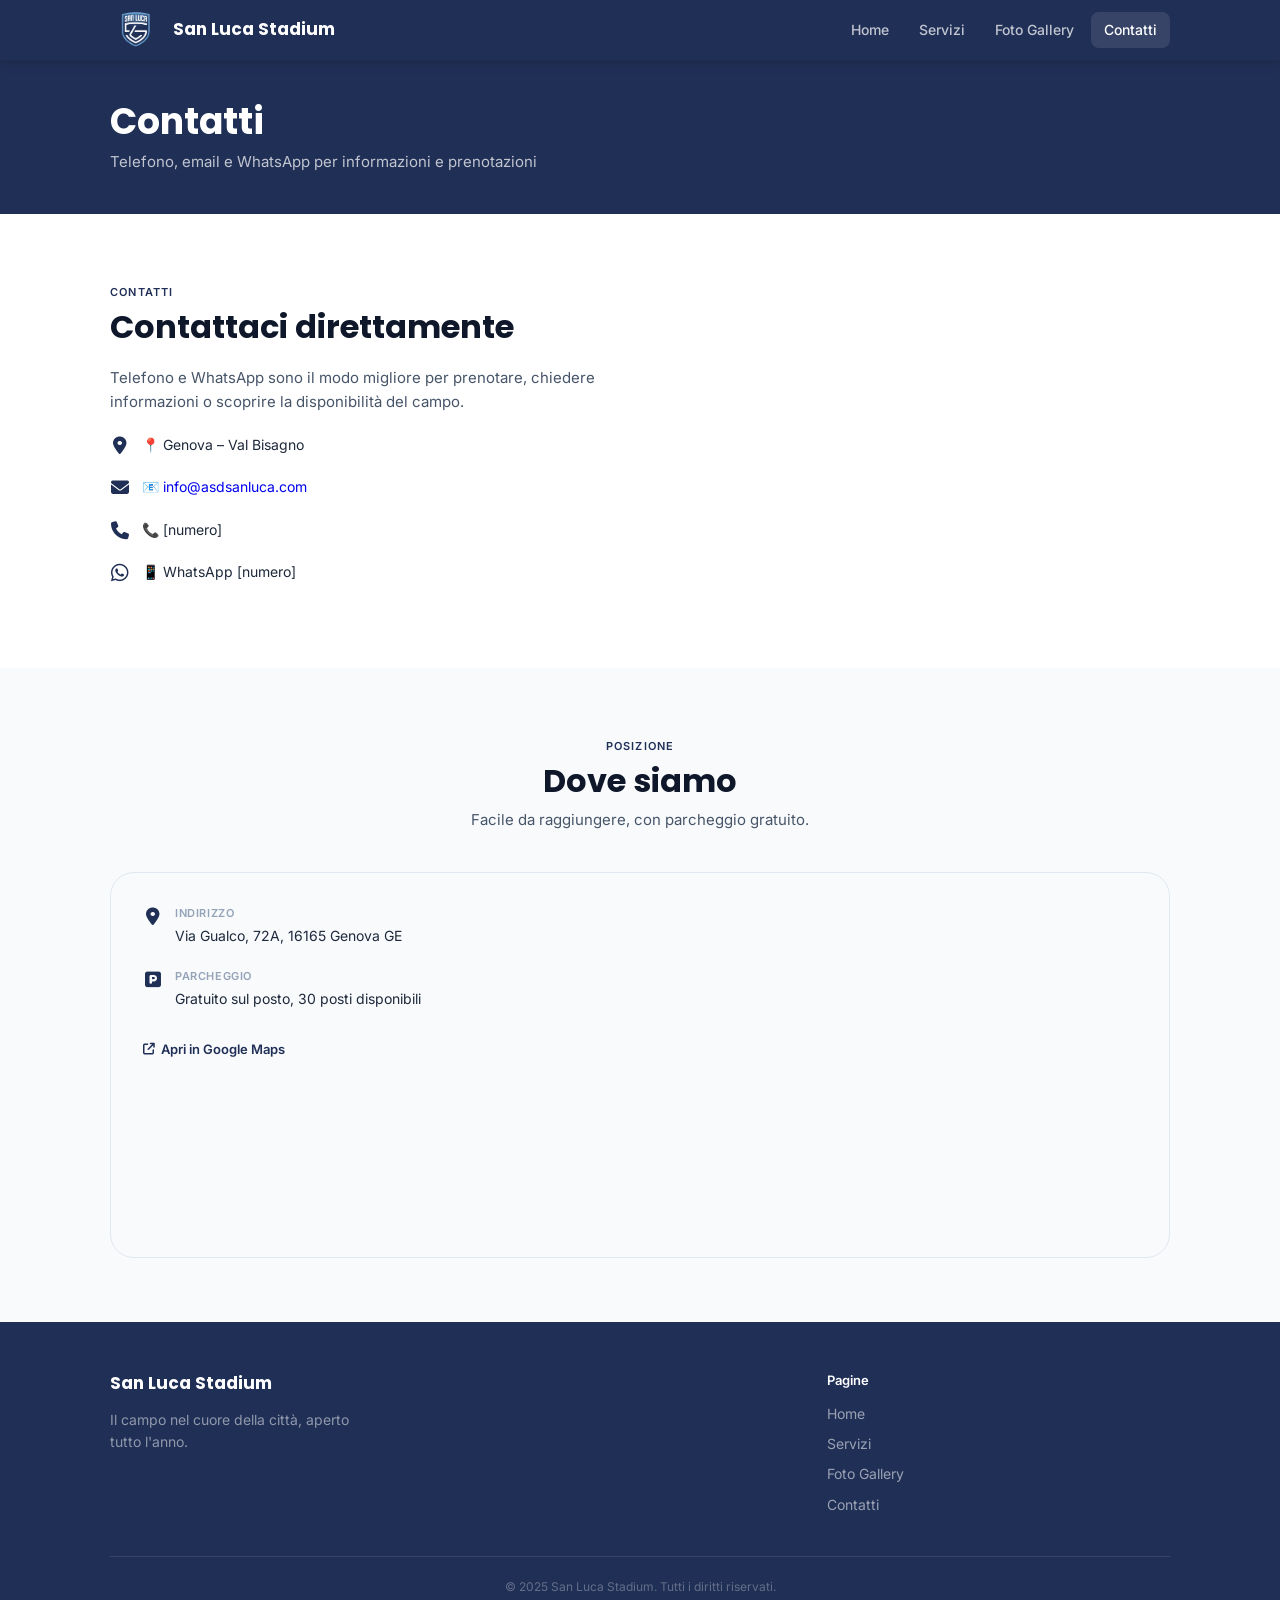
==== contatti.html @ d76dfb78 "Piccole modifiche" ====
<!DOCTYPE html>
<html lang="it">
<head>
  <meta charset="UTF-8" />
  <meta name="viewport" content="width=device-width, initial-scale=1.0" />
  <title>Contatti — San Luca Stadium</title>
  <meta name="description" content="Contatta il San Luca Stadium per informazioni e prenotazioni. Telefono, email e WhatsApp." />
  <link rel="icon" href="favicon/favicon.ico" sizes="any" />
  <link rel="icon" type="image/svg+xml" href="favicon/favicon.svg" />
  <link rel="apple-touch-icon" href="favicon/apple-touch-icon.png" />
  <link rel="manifest" href="favicon/site.webmanifest" />
  <link rel="preconnect" href="https://fonts.googleapis.com" />
  <link rel="preconnect" href="https://fonts.gstatic.com" crossorigin />
  <link href="https://fonts.googleapis.com/css2?family=Poppins:wght@600;700&family=Inter:wght@400;500;600&display=swap" rel="stylesheet" />
  <link rel="stylesheet" href="https://cdnjs.cloudflare.com/ajax/libs/font-awesome/6.5.0/css/all.min.css" />
  <link rel="stylesheet" href="style.css" />
</head>
<body>

  <header class="header" id="header">
    <div class="header-inner">
      <a href="index.html" class="logo">
        <img src="img/logo.png" alt="Logo San Luca Stadium" class="site-logo" />
        <span>San Luca Stadium</span>
      </a>
      <nav class="nav" id="nav">
        <a href="index.html" class="nav-link">Home</a>
        <a href="servizi.html" class="nav-link">Servizi</a>
        <a href="fotogallery.html" class="nav-link">Foto Gallery</a>
        <a href="contatti.html" class="nav-link active">Contatti</a>
      </nav>
      <button class="hamburger" id="hamburger" aria-label="Apri menu" aria-expanded="false">
        <span></span><span></span><span></span>
      </button>
    </div>
  </header>

  <main>

    <div class="page-hero">
      <div class="container">
        <h1>Contatti</h1>
        <p>Telefono, email e WhatsApp per informazioni e prenotazioni</p>
      </div>
    </div>

    <section class="section bg-white">
      <div class="container">
        <div class="contatti-grid">
          <div class="contact-details">
            <span class="section-label">Contatti</span>
            <h2 style="margin-bottom: 1.25rem;">Contattaci direttamente</h2>
            <p>Telefono e WhatsApp sono il modo migliore per prenotare, chiedere informazioni o scoprire la disponibilità del campo.</p>
            <div class="info-item" style="margin-top: 1.25rem;">
              <i class="fa-solid fa-location-dot" aria-hidden="true" style="color: var(--green-primary); font-size: 18px; margin-top: 3px; width: 20px; text-align: center;"></i>
              <div>
                <p>📍 Genova – Val Bisagno</p>
              </div>
            </div>
            <div class="info-item">
              <i class="fa-solid fa-envelope" aria-hidden="true" style="color: var(--green-primary); font-size: 18px; margin-top: 3px; width: 20px; text-align: center;"></i>
              <div>
                <p>📧 <a href="mailto:info@asdsanluca.com">info@asdsanluca.com</a></p>
              </div>
            </div>
            <div class="info-item">
              <i class="fa-solid fa-phone" aria-hidden="true" style="color: var(--green-primary); font-size: 18px; margin-top: 3px; width: 20px; text-align: center;"></i>
              <div>
                <p>📞 [numero]</p>
              </div>
            </div>
            <div class="info-item">
              <i class="fa-brands fa-whatsapp" aria-hidden="true" style="color: var(--green-primary); font-size: 20px; margin-top: 2px; width: 20px; text-align: center;"></i>
              <div>
                <p>📱 WhatsApp [numero]</p>
              </div>
            </div>
          </div>
        </div>
      </div>
    </section>

    <!-- DOVE SIAMO -->
    <section class="section bg-light" id="dove-siamo">
      <div class="container">
        <div class="section-header">
          <span class="section-label">Posizione</span>
          <h2>Dove siamo</h2>
          <p class="section-sub">Facile da raggiungere, con parcheggio gratuito.</p>
        </div>
        <div class="dove-siamo-box">
          <div class="dove-grid">
            <div class="dove-info">
              <div class="info-item">
                <i class="fa-solid fa-location-dot" aria-hidden="true"></i>
                <div>
                  <strong>Indirizzo</strong>
                  <p>Via Gualco, 72A, 16165 Genova GE</p>
                </div>
              </div>
              <div class="info-item">
                <i class="fa-solid fa-square-parking" aria-hidden="true"></i>
                <div>
                  <strong>Parcheggio</strong>
                  <p>Gratuito sul posto, 30 posti disponibili</p>
                </div>
              </div>
              <a href="https://share.google/E14PMLFly4Xh3dH7U" target="_blank" rel="noopener" class="maps-link">
                <i class="fa-solid fa-arrow-up-right-from-square" aria-hidden="true"></i>
                Apri in Google Maps
              </a>
            </div>
            <div class="dove-map">
              <iframe
                src="https://www.google.com/maps/embed?pb=!1m18!1m12!1m3!1d2848.441975441024!2d8.997356176046658!3d44.4446076710755!2m3!1f0!2f0!3f0!3m2!1i1024!2i768!4f13.1!3m3!1m2!1s0x12d344c5bb990cad%3A0xcac4a80070c5281!2sCentro%20Sportivo%20San%20Luca!5e0!3m2!1sit!2sit!4v1779873282980!5m2!1sit!2sit"
                width="100%"
                height="320"
                style="border:0; border-radius: 12px;"
                allowfullscreen=""
                loading="lazy"
                referrerpolicy="no-referrer-when-downgrade"
                title="Mappa del San Luca Stadium">
              </iframe>
            </div>
          </div>
        </div>
      </div>
    </section>

  </main>

  <footer class="footer">
    <div class="container">
      <div class="footer-grid">
        <div class="footer-brand">
          <div class="logo logo-footer">
            <span>San Luca Stadium</span>
          </div>
          <p>Il campo nel cuore della città, aperto tutto l'anno.</p>
        </div>
        <div class="footer-links-col">
          <strong>Pagine</strong>
          <a href="index.html">Home</a>
          <a href="servizi.html">Servizi</a>
          <a href="fotogallery.html">Foto Gallery</a>
          <a href="contatti.html">Contatti</a>
        </div>
      </div>
      <div class="footer-copy">© 2025 San Luca Stadium. Tutti i diritti riservati.</div>
    </div>
  </footer>

  <script src="main.js"></script>
</body>
</html>
---- style.css ----
/* =============================================
   RESET & BASE
   ============================================= */
*, *::before, *::after { box-sizing: border-box; margin: 0; padding: 0; }

html {
  scroll-behavior: smooth;
  font-size: 16px;
}

body {
  min-height: 100vh;
  display: flex;
  flex-direction: column;
  font-family: 'Inter', sans-serif;
  color: #0f172a;
  background: #f8fafc;
  line-height: 1.6;
}

main { flex: 1; }

img { max-width: 100%; height: auto; display: block; }
a { text-decoration: none; }

/* =============================================
   CSS VARIABLES
   ============================================= */
:root {
  --green-dark:    #202f56;
  --green-primary: #202f56;
  --green-mid:     #3b4c7c;
  --green-light:   #d1d9eb;
  --lime:          #8cb3f0;
  --white:         #ffffff;
  --gray-50:       #f8fafc;
  --gray-100:      #f1f5f9;
  --gray-200:      #e2e8f0;
  --gray-400:      #94a3b8;
  --gray-600:      #475569;
  --gray-800:      #1e293b;
  --text:          #0f172a;

  --radius-sm:  8px;
  --radius-md:  12px;
  --radius-lg:  16px;
  --radius-xl:  24px;
  --radius-pill: 999px;

  --shadow-sm:  0 1px 3px rgba(0,0,0,.08);
  --shadow-md:  0 4px 16px rgba(0,0,0,.10);
  --shadow-lg:  0 8px 32px rgba(0,0,0,.12);

  --transition: all .25s ease;
  --header-h:   60px;
}

/* =============================================
   TYPOGRAPHY
   ============================================= */
h1, h2, h3 { font-family: 'Poppins', sans-serif; line-height: 1.2; }
h1 { font-size: clamp(26px, 6vw, 48px); font-weight: 700; }
h2 { font-size: clamp(20px, 4vw, 32px); font-weight: 700; }
h3 { font-size: 16px; font-weight: 600; }
p  { font-size: 15px; color: var(--gray-600); }

/* =============================================
   LAYOUT UTILITIES
   ============================================= */
.container {
  width: 100%;
  max-width: 1100px;
  margin: 0 auto;
  padding: 0 1.25rem;
}

.section { padding: 4rem 0; }
.bg-white  { background: var(--white); }
.bg-light  { background: var(--gray-50); }

.section-header { text-align: center; margin-bottom: 2.5rem; }
.section-header h2 { margin-bottom: .5rem; }

.section-label {
  display: inline-block;
  font-size: 11px;
  font-weight: 600;
  color: var(--green-primary);
  letter-spacing: 1.2px;
  text-transform: uppercase;
  margin-bottom: .4rem;
}

.section-sub { color: var(--gray-600); font-size: 15px; }

.section-cta { text-align: center; margin-top: 2rem; }

/* =============================================
   BUTTONS
   ============================================= */
.btn {
  display: inline-block;
  padding: 12px 28px;
  border-radius: var(--radius-pill);
  font-family: 'Inter', sans-serif;
  font-size: 14px;
  font-weight: 600;
  transition: var(--transition);
  cursor: pointer;
  border: 2px solid transparent;
}

.btn-primary {
  background: var(--green-primary);
  color: var(--white);
  border-color: var(--green-primary);
}
.btn-primary:hover {
  background: var(--green-dark);
  border-color: var(--green-dark);
  transform: translateY(-1px);
  box-shadow: var(--shadow-md);
}

.btn-outline {
  background: transparent;
  color: var(--white);
  border-color: rgba(255,255,255,.45);
}
.btn-outline:hover {
  background: rgba(255,255,255,.12);
  border-color: rgba(255,255,255,.7);
}

/* =============================================
   HEADER
   ============================================= */
.header {
  position: sticky;
  top: 0;
  z-index: 100;
  background: var(--green-dark);
  height: var(--header-h);
  box-shadow: 0 2px 12px rgba(0,0,0,.15);
}

.header-inner {
  max-width: 1100px;
  margin: 0 auto;
  padding: 0 1.25rem;
  height: 100%;
  display: flex;
  align-items: center;
  justify-content: space-between;
  gap: 1rem;
}

.logo {
  display: flex;
  align-items: center;
  gap: 9px;
  color: var(--white);
  font-family: 'Poppins', sans-serif;
  font-size: 17px;
  font-weight: 700;
  white-space: nowrap;
}
.logo img.site-logo { width: 54px; max-height: 54px; height: auto; border-radius: 10px; object-fit: contain; display: block; }
.logo i { color: var(--lime); font-size: 20px; }
.logo-footer { margin-bottom: .75rem; }

@media (max-width: 640px) {
  .logo img.site-logo { width: 54px; max-height: 54px; }
}

.nav { display: flex; align-items: center; gap: 4px; }

.nav-link {
  color: rgba(255,255,255,.72);
  font-size: 14px;
  font-weight: 500;
  padding: 7px 13px;
  border-radius: var(--radius-sm);
  transition: var(--transition);
}
.nav-link:hover, .nav-link.active {
  color: var(--white);
  background: rgba(255,255,255,.1);
}

/* Hamburger */
.hamburger {
  display: none;
  flex-direction: column;
  gap: 5px;
  background: none;
  border: none;
  cursor: pointer;
  padding: 6px;
}
.hamburger span {
  display: block;
  width: 22px;
  height: 2px;
  background: var(--white);
  border-radius: 2px;
  transition: var(--transition);
}
.hamburger.open span:nth-child(1) { transform: translateY(7px) rotate(45deg); }
.hamburger.open span:nth-child(2) { opacity: 0; }
.hamburger.open span:nth-child(3) { transform: translateY(-7px) rotate(-45deg); }

/* Mobile nav */
@media (max-width: 640px) {
  .hamburger { display: flex; }
  .nav {
    display: none;
    position: absolute;
    top: var(--header-h);
    left: 0; right: 0;
    background: var(--green-dark);
    flex-direction: column;
    align-items: stretch;
    padding: .75rem 1.25rem 1rem;
    gap: 4px;
    box-shadow: 0 8px 24px rgba(0,0,0,.2);
  }
  .nav.open { display: flex; }
  .nav-link { padding: 12px 14px; border-radius: var(--radius-sm); }
}

/* =============================================
   HERO
   ============================================= */
.hero {
  position: relative;
  min-height: 520px;
  display: flex;
  align-items: center;
  justify-content: center;
  text-align: center;
  background: var(--green-dark);
  overflow: hidden;
  padding: 5rem 1.25rem;
}

.hero::before {
  content: '';
  position: absolute;
  inset: 0;
  background:
    repeating-linear-gradient(90deg, rgba(255,255,255,.03) 0, rgba(255,255,255,.03) 1px, transparent 1px, transparent 64px),
    repeating-linear-gradient(0deg, rgba(255,255,255,.03) 0, rgba(255,255,255,.03) 1px, transparent 1px, transparent 64px);
}

.hero-content {
  position: relative;
  max-width: 680px;
}

.badge {
  display: inline-block;
  background: var(--lime);
  color: var(--green-dark);
  font-size: 11px;
  font-weight: 700;
  letter-spacing: .6px;
  text-transform: uppercase;
  padding: 5px 14px;
  border-radius: var(--radius-pill);
  margin-bottom: 1.25rem;
}

.hero h1 {
  color: var(--white);
  margin-bottom: .75rem;
}

.hero p {
  color: rgba(255,255,255,.72);
  font-size: 16px;
  margin-bottom: 2rem;
}

.hero-actions {
  display: flex;
  gap: 12px;
  justify-content: center;
  flex-wrap: wrap;
}

/* =============================================
   TWO COL (Chi siamo)
   ============================================= */
.two-col {
  display: grid;
  grid-template-columns: 1fr 1fr;
  gap: 3rem;
  align-items: center;
}

.col-text .section-label { margin-bottom: .4rem; }
.col-text h2 { margin-bottom: 1rem; }
.col-text p  { margin-bottom: .75rem; }

.col-img img {
  border-radius: var(--radius-lg);
  box-shadow: var(--shadow-lg);
  width: 100%;
  object-fit: cover;
  aspect-ratio: 4/3;
}

@media (max-width: 768px) {
  .two-col {
    grid-template-columns: 1fr;
    gap: 1.75rem;
  }
  .col-img { order: -1; }
}

/* =============================================
   CARD GRID
   ============================================= */
.card-grid {
  display: grid;
  grid-template-columns: repeat(auto-fit, minmax(180px, 1fr));
  gap: 16px;
}

.card {
  background: var(--white);
  border: 0.5px solid var(--gray-200);
  border-radius: var(--radius-lg);
  padding: 1.5rem 1.25rem;
  transition: var(--transition);
}
.card:hover {
  transform: translateY(-3px);
  box-shadow: var(--shadow-md);
}

.card-icon {
  width: 44px;
  height: 44px;
  background: var(--green-light);
  border-radius: var(--radius-md);
  display: flex;
  align-items: center;
  justify-content: center;
  margin-bottom: 1rem;
}
.card-icon i { color: var(--green-primary); font-size: 20px; }

.card h3 { margin-bottom: .4rem; color: var(--text); }
.card p   { font-size: 13px; }

/* =============================================
   DOVE SIAMO
   ============================================= */
.dove-siamo-box {
  background: var(--gray-50);
  border: 0.5px solid var(--gray-200);
  border-radius: var(--radius-xl);
  padding: 2rem;
}

.dove-grid {
  display: grid;
  grid-template-columns: 1fr 1.2fr;
  gap: 2rem;
  align-items: start;
}

.info-item {
  display: flex;
  align-items: flex-start;
  gap: 12px;
  margin-bottom: 1.25rem;
}
.info-item i {
  color: var(--green-primary);
  font-size: 18px;
  margin-top: 3px;
  flex-shrink: 0;
  width: 20px;
  text-align: center;
}
.info-item strong {
  display: block;
  font-size: 11px;
  font-weight: 600;
  color: var(--gray-400);
  text-transform: uppercase;
  letter-spacing: .6px;
  margin-bottom: 3px;
}
.info-item p { font-size: 14px; color: var(--gray-800); }

.maps-link {
  display: inline-flex;
  align-items: center;
  gap: 6px;
  color: var(--green-primary);
  font-size: 13px;
  font-weight: 600;
  margin-top: .5rem;
  transition: var(--transition);
}
.maps-link:hover { color: var(--green-dark); }
.maps-link i { font-size: 12px; }

.dove-map {
  overflow: hidden;
  border-radius: var(--radius-md);
  height: 320px;
}

.dove-map iframe {
  display: block;
  width: 100%;
  height: 100%;
  border: 0;
}

@media (max-width: 640px) {
  .dove-grid { grid-template-columns: 1fr; }
  .dove-siamo-box { padding: 1.25rem; }
  .dove-map { height: 240px; }
}

/* =============================================
   PAGE HERO (interno pagine)
   ============================================= */
.page-hero {
  background: var(--green-primary);
  padding: 2.5rem 1.25rem;
}
.page-hero .container { }
.page-hero h1 { color: var(--white); font-size: clamp(22px, 5vw, 36px); margin-bottom: .4rem; }
.page-hero p  { color: rgba(255,255,255,.72); font-size: 15px; }

/* =============================================
   SERVIZI — prenotazioni
   ============================================= */
.feature-list {
  display: grid;
  grid-template-columns: repeat(2, minmax(0, 1fr));
  gap: 1rem;
}
.feature-item {
  display: flex;
  align-items: flex-start;
  gap: 0.75rem;
  padding: 1rem;
  background: var(--white);
  border-radius: var(--radius-md);
  box-shadow: var(--shadow-sm);
}
.feature-item p {
  margin: 0;
  color: var(--gray-600);
}
.feature-icon {
  font-size: 1.35rem;
  line-height: 1;
}

@media (max-width: 768px) {
  .feature-list {
    grid-template-columns: 1fr;
  }
}

/* =============================================
   GALLERY
   ============================================= */
.gallery-grid {
  display: grid;
  grid-template-columns: repeat(3, 1fr);
  gap: 10px;
}
.video-block {
  margin-bottom: 2rem;
}
.video-block .section-label {
  display: inline-block;
  font-size: 11px;
  font-weight: 600;
  color: var(--green-primary);
  letter-spacing: 1.2px;
  text-transform: uppercase;
  margin-bottom: .75rem;
}
.video-block video {
  width: 100%;
  max-height: 480px;
  border-radius: var(--radius-lg);
  background: var(--gray-100);
  box-shadow: var(--shadow-md);
}
.gallery-item {
  aspect-ratio: 4/3;
  border-radius: var(--radius-md);
  overflow: hidden;
  cursor: pointer;
  position: relative;
}
.gallery-item img {
  width: 100%;
  height: 100%;
  object-fit: cover;
  transition: transform .4s ease;
}
.gallery-item:hover img { transform: scale(1.05); }
.gallery-item::after {
  content: '\f00e';
  font-family: 'Font Awesome 6 Free';
  font-weight: 900;
  position: absolute;
  inset: 0;
  display: flex;
  align-items: center;
  justify-content: center;
  font-size: 24px;
  color: white;
  background: rgba(32,47,86,.5);
  opacity: 0;
  transition: var(--transition);
}
.gallery-item:hover::after { opacity: 1; }

@media (max-width: 640px) {
  .gallery-grid { grid-template-columns: repeat(2, 1fr); }
}
@media (max-width: 400px) {
  .gallery-grid { grid-template-columns: 1fr; }
}

/* LIGHTBOX */
.lightbox {
  display: none;
  position: fixed;
  inset: 0;
  background: rgba(0,0,0,.88);
  z-index: 1000;
  align-items: center;
  justify-content: center;
}
.lightbox.open { display: flex; }
.lightbox-img {
  max-width: 90vw;
  max-height: 85vh;
  border-radius: var(--radius-md);
  object-fit: contain;
}
.lightbox-close {
  position: absolute;
  top: 20px; right: 24px;
  color: white;
  font-size: 28px;
  background: none;
  border: none;
  cursor: pointer;
  line-height: 1;
}
.lightbox-prev, .lightbox-next {
  position: absolute;
  top: 50%;
  transform: translateY(-50%);
  color: white;
  font-size: 32px;
  background: rgba(255,255,255,.1);
  border: none;
  cursor: pointer;
  padding: 12px 18px;
  border-radius: var(--radius-md);
  transition: var(--transition);
}
.lightbox-prev:hover, .lightbox-next:hover { background: rgba(255,255,255,.2); }
.lightbox-prev { left: 20px; }
.lightbox-next { right: 20px; }

/* =============================================
   CONTATTI
   ============================================= */
.contatti-grid {
  display: grid;
  grid-template-columns: 1fr 1fr;
  gap: 2.5rem;
  align-items: start;
}

@media (max-width: 768px) {
  .contatti-grid { grid-template-columns: 1fr; }
}

/* Recapiti */
.recapiti h2 { margin-bottom: 1.25rem; }
.recapiti .info-item { margin-bottom: 1rem; }
.recapiti .info-item a { color: var(--text); font-size: 14px; }

/* PRENOTAZIONI */
.booking-copy {
  display: grid;
  gap: 1rem;
  max-width: 700px;
  margin-bottom: 1.5rem;
}
.booking-copy p,
.booking-contacts p {
  margin: 0;
  color: var(--gray-600);
  line-height: 1.7;
}
.booking-contacts {
  display: grid;
  gap: .75rem;
}
.booking-contacts p {
  font-weight: 600;
}

.recapiti h2 { margin-bottom: 1.25rem; }
.recapiti .info-item { margin-bottom: 1rem; }
.recapiti .info-item a { color: var(--text); font-size: 14px; }
.recapiti .info-item a:hover { color: var(--green-primary); }

/* =============================================
   FOOTER
   ============================================= */
.footer {
  background: var(--green-dark);
  color: rgba(255,255,255,.65);
  padding: 3rem 0 1.5rem;
}

.footer-grid {
  display: grid;
  grid-template-columns: 2fr 1fr;
  gap: 2rem;
  margin-bottom: 2.5rem;
}

.footer-brand p { font-size: 14px; color: rgba(255,255,255,.5); max-width: 240px; }
.footer-brand .logo { color: var(--white); }
.footer-brand .logo i { color: var(--lime); }

.footer-links-col {
  display: flex;
  flex-direction: column;
  gap: 8px;
}
.footer-links-col strong {
  color: var(--white);
  font-size: 13px;
  font-weight: 600;
  margin-bottom: 4px;
}
.footer-links-col a {
  color: rgba(255,255,255,.55);
  font-size: 14px;
  transition: var(--transition);
}
.footer-links-col a:hover { color: var(--white); }

.footer-copy {
  border-top: 1px solid rgba(255,255,255,.1);
  padding-top: 1.25rem;
  text-align: center;
  font-size: 12px;
  color: rgba(255,255,255,.3);
}

@media (max-width: 640px) {
  .footer-grid {
    grid-template-columns: 1fr;
    gap: 1.75rem;
  }
}
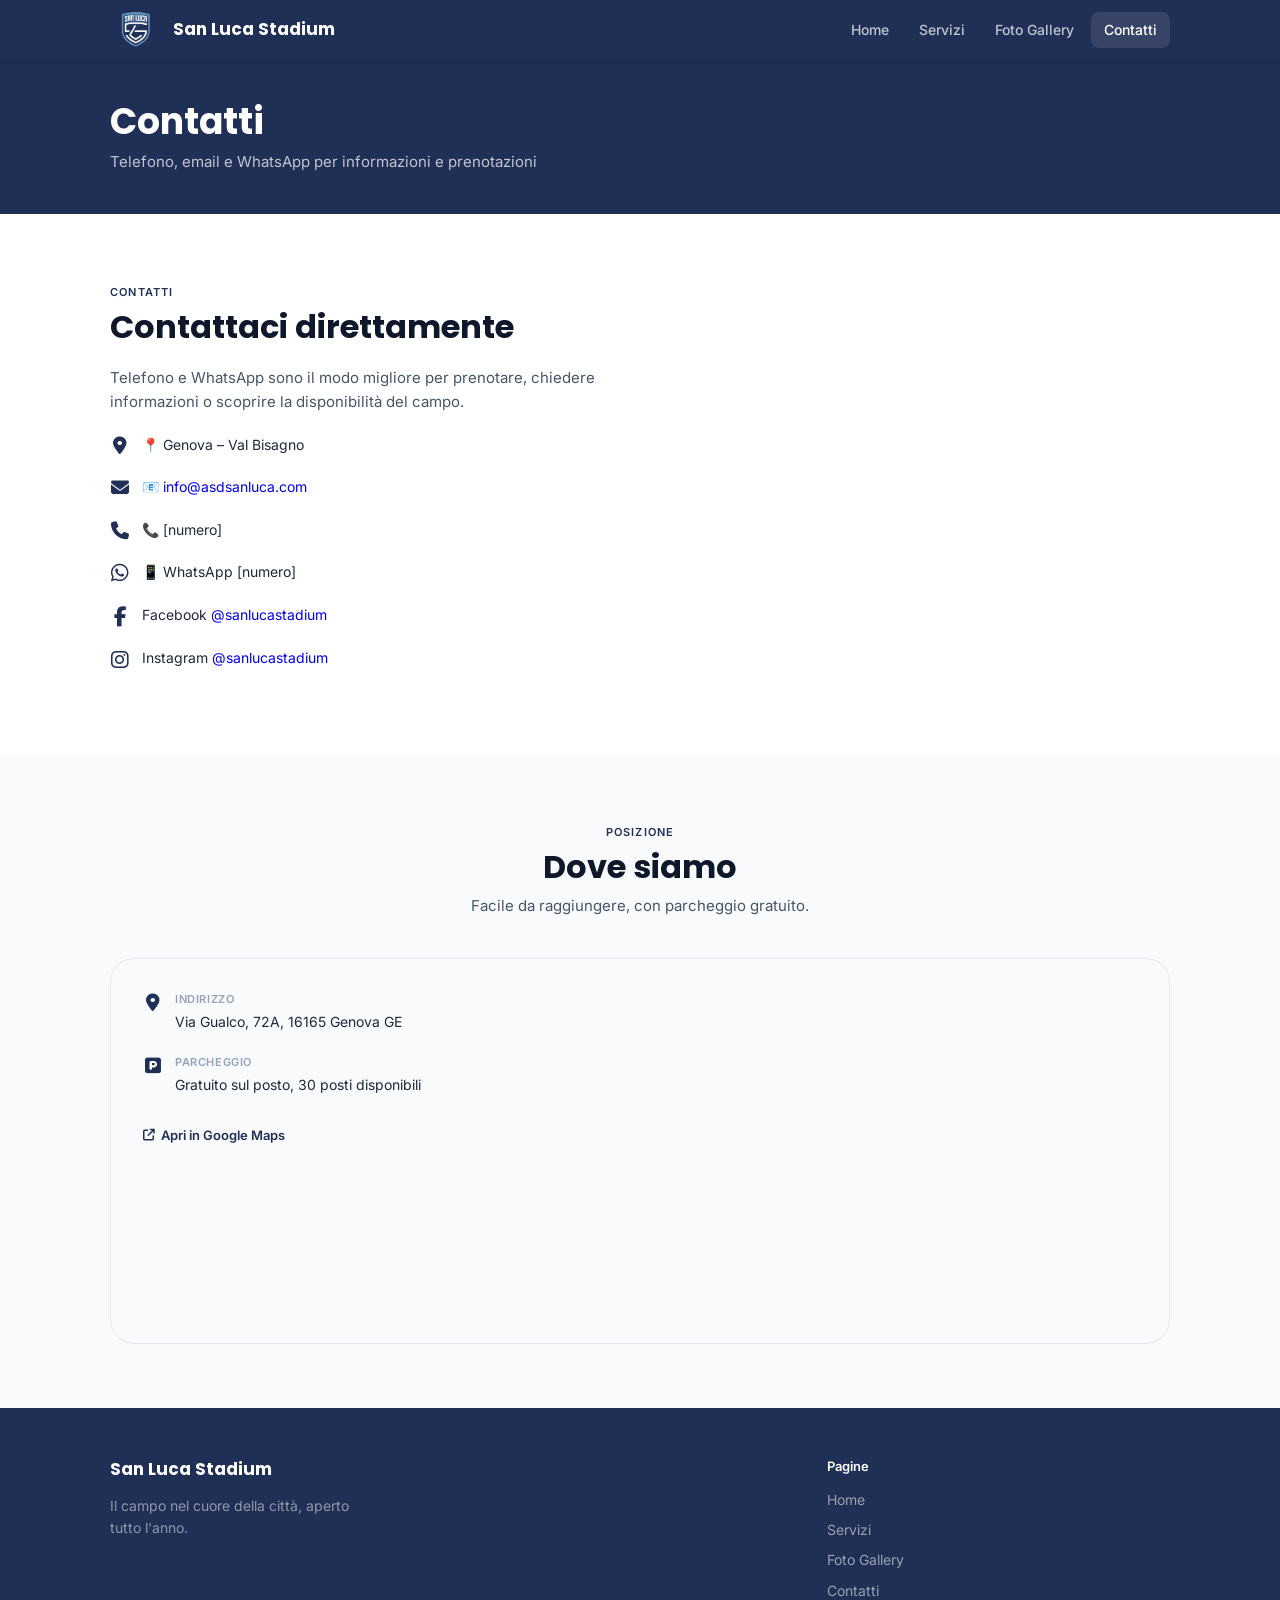
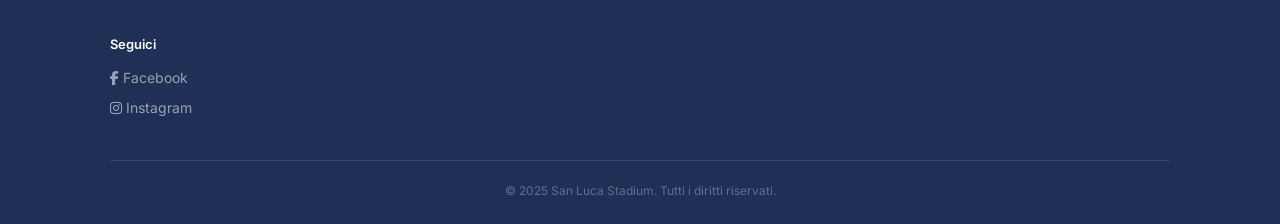
==== commit 9a27bc8a: "varie modifiche" ====
--- a/contatti.html
+++ b/contatti.html
@@ -75,6 +75,18 @@
                 <p>📱 WhatsApp [numero]</p>
               </div>
             </div>
+            <div class="info-item">
+              <i class="fa-brands fa-facebook-f" aria-hidden="true" style="color: var(--green-primary); font-size: 20px; margin-top: 3px; width: 20px; text-align: center;"></i>
+              <div>
+                <p>Facebook <a href="https://www.facebook.com/sanlucastadium" target="_blank" rel="noopener">@sanlucastadium</a></p>
+              </div>
+            </div>
+            <div class="info-item">
+              <i class="fa-brands fa-instagram" aria-hidden="true" style="color: var(--green-primary); font-size: 20px; margin-top: 3px; width: 20px; text-align: center;"></i>
+              <div>
+                <p>Instagram <a href="https://www.instagram.com/sanlucastadium" target="_blank" rel="noopener">@sanlucastadium</a></p>
+              </div>
+            </div>
           </div>
         </div>
       </div>
@@ -145,6 +157,11 @@
           <a href="fotogallery.html">Foto Gallery</a>
           <a href="contatti.html">Contatti</a>
         </div>
+        <div class="footer-links-col">
+          <strong>Seguici</strong>
+          <a href="https://www.facebook.com/sanlucastadium" target="_blank" rel="noopener"><i class="fa-brands fa-facebook-f"></i> Facebook</a>
+          <a href="https://www.instagram.com/sanlucastadium" target="_blank" rel="noopener"><i class="fa-brands fa-instagram"></i> Instagram</a>
+        </div>
       </div>
       <div class="footer-copy">© 2025 San Luca Stadium. Tutti i diritti riservati.</div>
     </div>
--- a/style.css
+++ b/style.css
@@ -248,27 +248,31 @@
   content: '';
   position: absolute;
   inset: 0;
+  background-image:
+    linear-gradient(rgba(32,47,86,.45), rgba(32,47,86,.45)),
+    url("img/WhatsApp Image 2026-07-03 at 15.07.45 (2).jpeg");
+  background-size: cover;
+  background-position: center;
+  background-repeat: no-repeat;
+  filter: blur(6px);
+  transform: scale(1.03);
+  z-index: 0;
+}
+
+.hero::after {
+  content: '';
+  position: absolute;
+  inset: 0;
   background:
     repeating-linear-gradient(90deg, rgba(255,255,255,.03) 0, rgba(255,255,255,.03) 1px, transparent 1px, transparent 64px),
     repeating-linear-gradient(0deg, rgba(255,255,255,.03) 0, rgba(255,255,255,.03) 1px, transparent 1px, transparent 64px);
+  z-index: 1;
 }
 
 .hero-content {
   position: relative;
+  z-index: 2;
   max-width: 680px;
-}
-
-.badge {
-  display: inline-block;
-  background: var(--lime);
-  color: var(--green-dark);
-  font-size: 11px;
-  font-weight: 700;
-  letter-spacing: .6px;
-  text-transform: uppercase;
-  padding: 5px 14px;
-  border-radius: var(--radius-pill);
-  margin-bottom: 1.25rem;
 }
 
 .hero h1 {
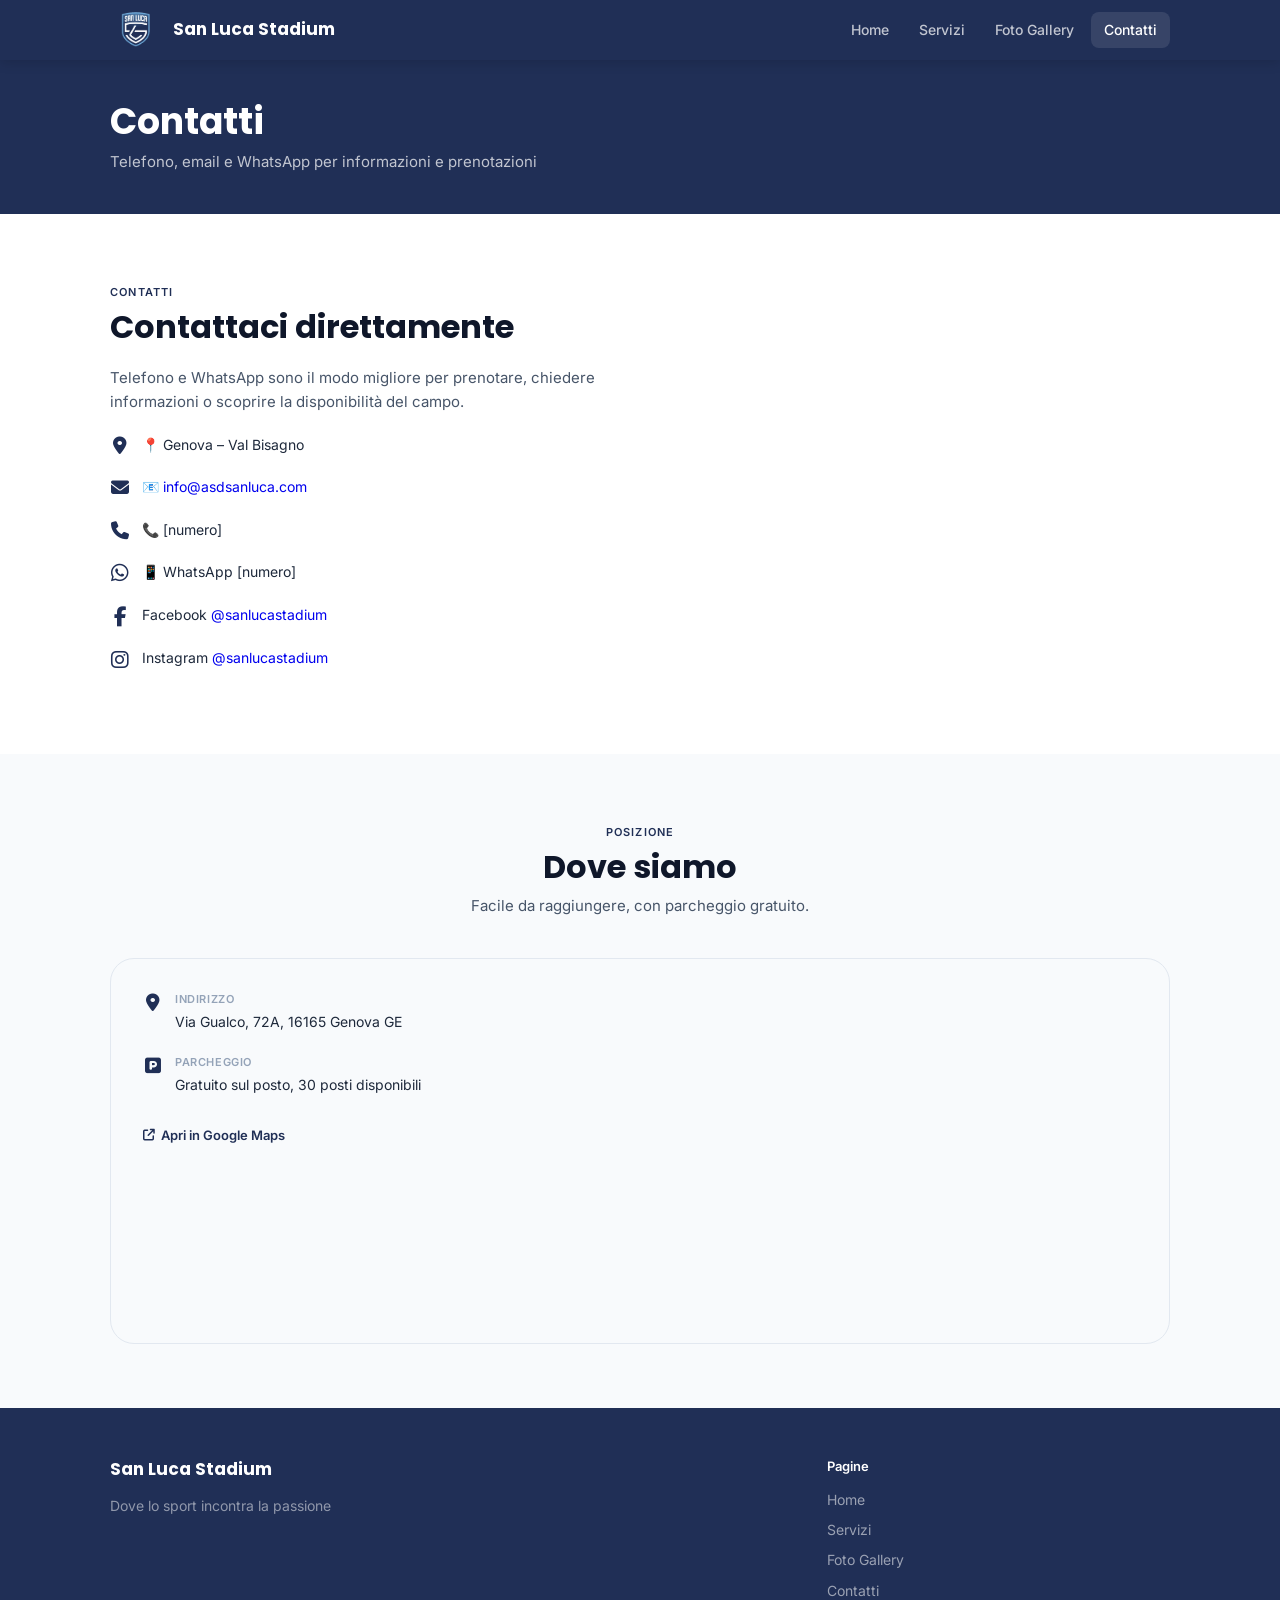
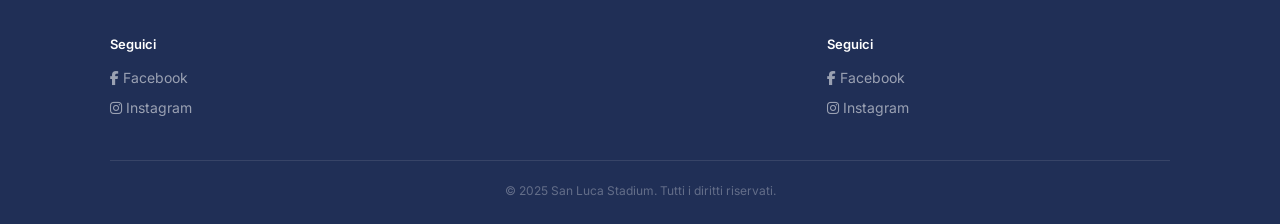
==== commit 7c4e4f87: "cambiare nominazione delle immagini per seo" ====
--- a/contatti.html
+++ b/contatti.html
@@ -148,7 +148,7 @@
           <div class="logo logo-footer">
             <span>San Luca Stadium</span>
           </div>
-          <p>Il campo nel cuore della città, aperto tutto l'anno.</p>
+          <p>Dove lo sport incontra la passione</p>
         </div>
         <div class="footer-links-col">
           <strong>Pagine</strong>
@@ -156,8 +156,11 @@
           <a href="servizi.html">Servizi</a>
           <a href="fotogallery.html">Foto Gallery</a>
           <a href="contatti.html">Contatti</a>
-        </div>
-        <div class="footer-links-col">
+        </div>        <div class="footer-links-col">
+          <strong>Seguici</strong>
+          <a href="https://www.facebook.com/sanlucastadium" target="_blank" rel="noopener"><i class="fa-brands fa-facebook-f"></i> Facebook</a>
+          <a href="https://www.instagram.com/sanlucastadium" target="_blank" rel="noopener"><i class="fa-brands fa-instagram"></i> Instagram</a>
+        </div>        <div class="footer-links-col">
           <strong>Seguici</strong>
           <a href="https://www.facebook.com/sanlucastadium" target="_blank" rel="noopener"><i class="fa-brands fa-facebook-f"></i> Facebook</a>
           <a href="https://www.instagram.com/sanlucastadium" target="_blank" rel="noopener"><i class="fa-brands fa-instagram"></i> Instagram</a>
--- a/style.css
+++ b/style.css
@@ -250,11 +250,11 @@
   inset: 0;
   background-image:
     linear-gradient(rgba(32,47,86,.45), rgba(32,47,86,.45)),
-    url("img/WhatsApp Image 2026-07-03 at 15.07.45 (2).jpeg");
+    url("img/campo-calcio-san-luca-genova (9).jpeg");
   background-size: cover;
   background-position: center;
   background-repeat: no-repeat;
-  filter: blur(6px);
+  filter: blur(8px);
   transform: scale(1.03);
   z-index: 0;
 }
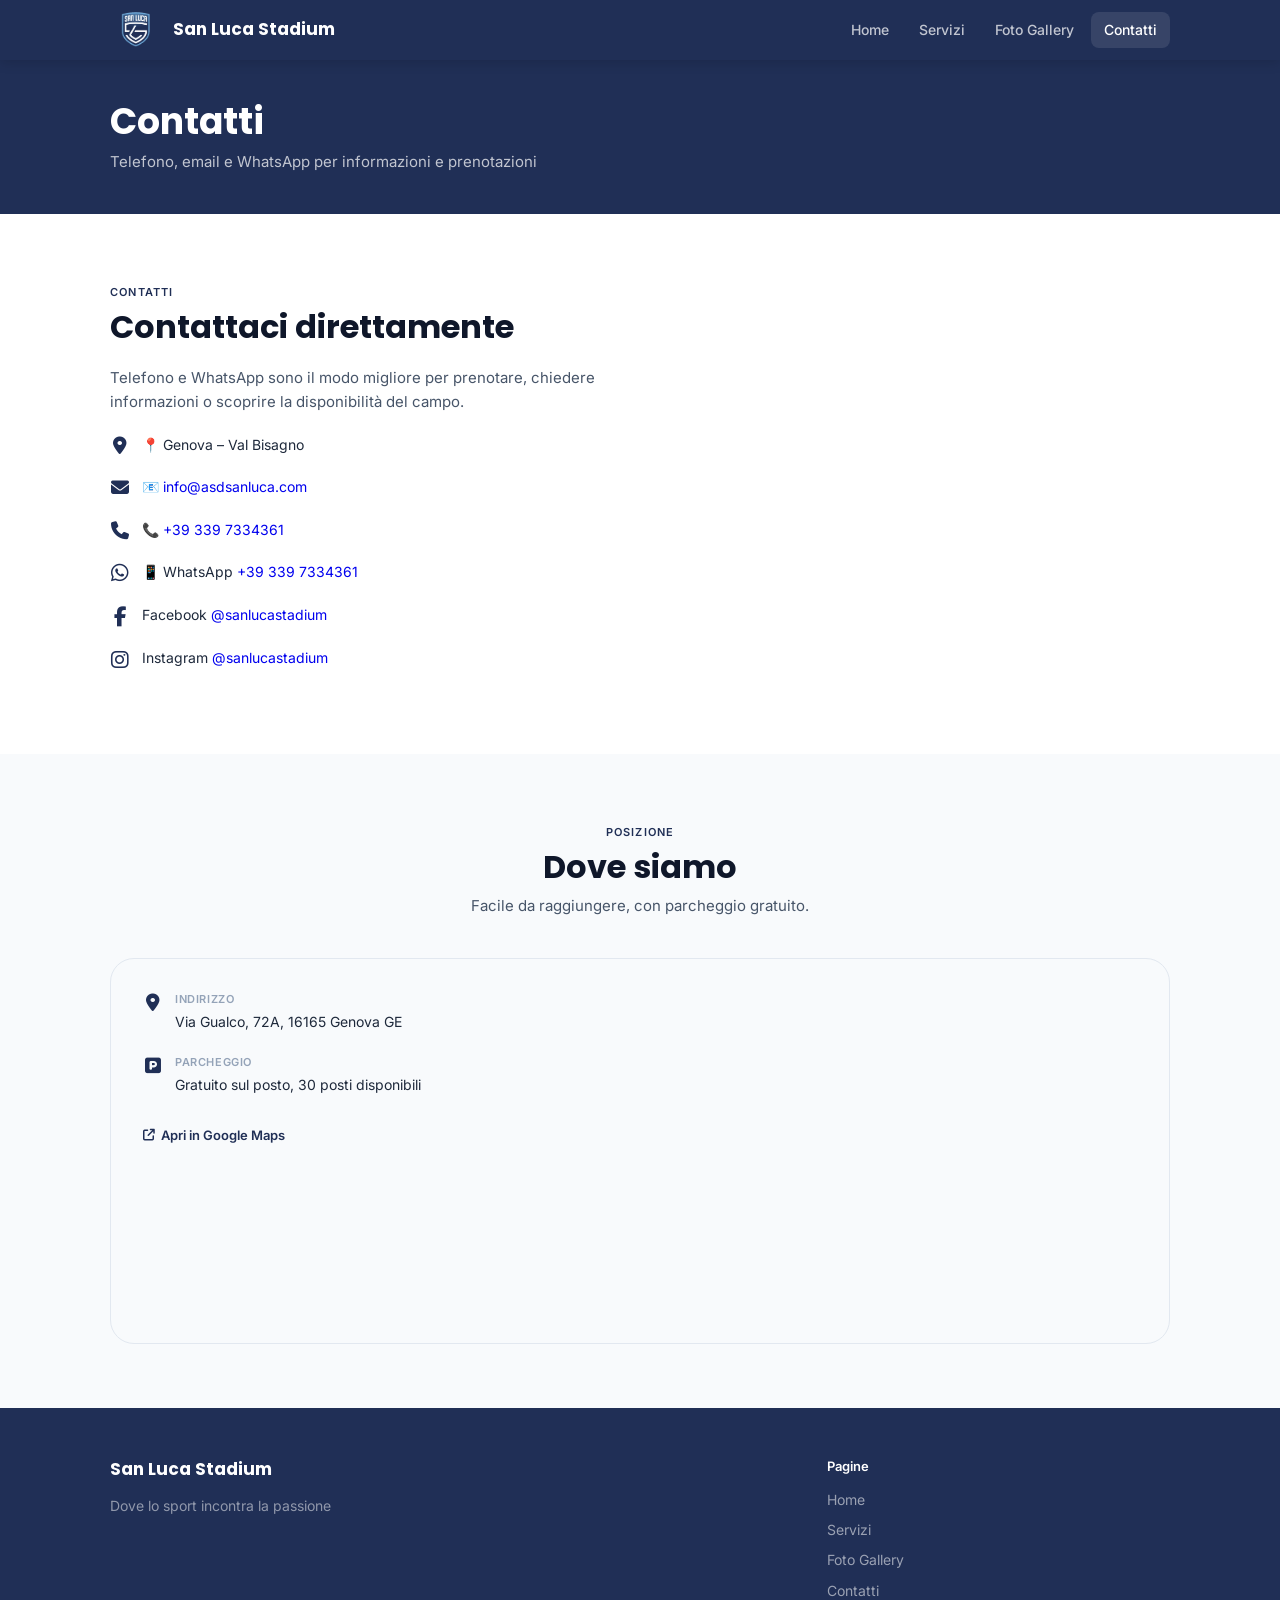
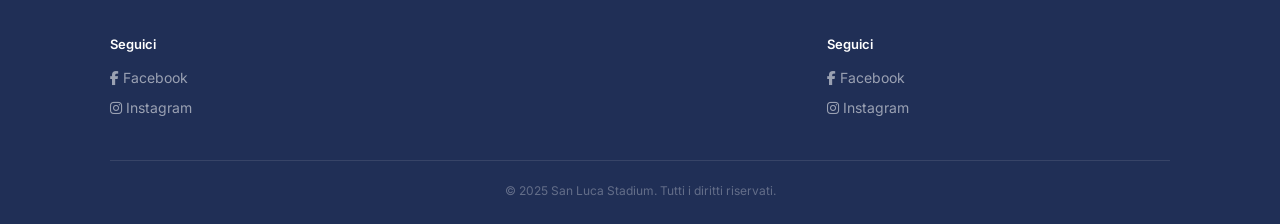
==== commit 91efdd27: "cambi" ====
--- a/contatti.html
+++ b/contatti.html
@@ -66,13 +66,13 @@
             <div class="info-item">
               <i class="fa-solid fa-phone" aria-hidden="true" style="color: var(--green-primary); font-size: 18px; margin-top: 3px; width: 20px; text-align: center;"></i>
               <div>
-                <p>📞 [numero]</p>
+                <p>📞 <a href="tel:+393397334361">+39 339 7334361</a></p>
               </div>
             </div>
             <div class="info-item">
               <i class="fa-brands fa-whatsapp" aria-hidden="true" style="color: var(--green-primary); font-size: 20px; margin-top: 2px; width: 20px; text-align: center;"></i>
               <div>
-                <p>📱 WhatsApp [numero]</p>
+                <p>📱 WhatsApp <a href="https://wa.me/393397334361" target="_blank" rel="noopener">+39 339 7334361</a></p>
               </div>
             </div>
             <div class="info-item">
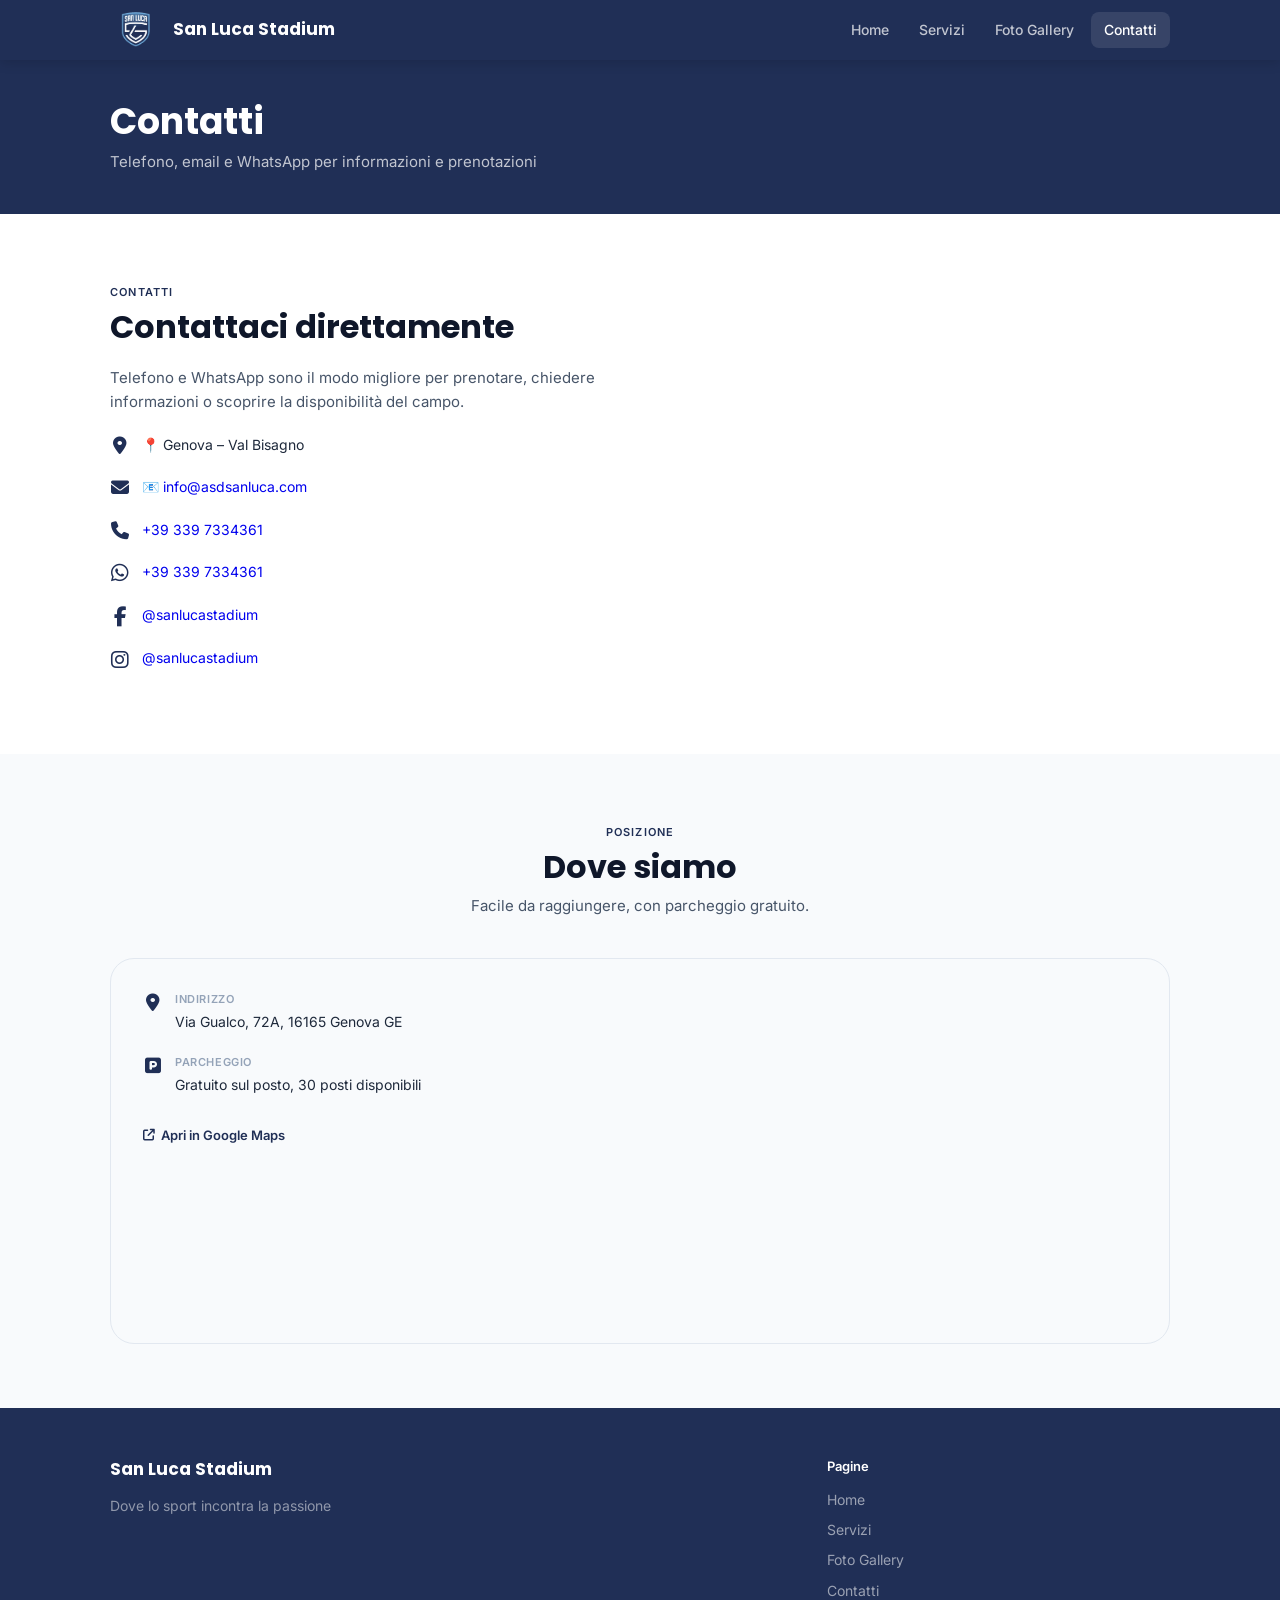
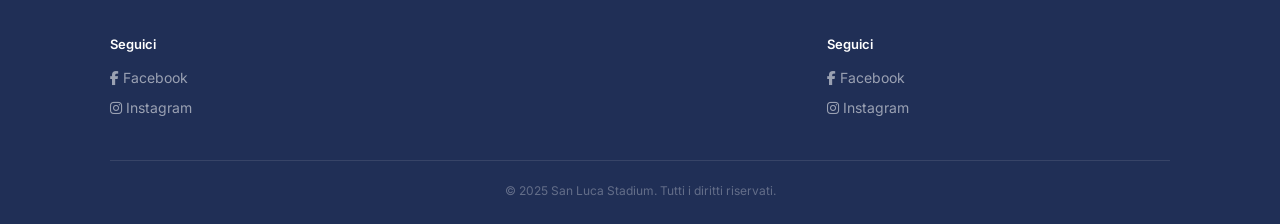
==== commit 832621be: "contatti fatti bene" ====
--- a/contatti.html
+++ b/contatti.html
@@ -66,25 +66,25 @@
             <div class="info-item">
               <i class="fa-solid fa-phone" aria-hidden="true" style="color: var(--green-primary); font-size: 18px; margin-top: 3px; width: 20px; text-align: center;"></i>
               <div>
-                <p>📞 <a href="tel:+393397334361">+39 339 7334361</a></p>
+                <p> <a href="tel:+393397334361">+39 339 7334361</a></p>
               </div>
             </div>
             <div class="info-item">
               <i class="fa-brands fa-whatsapp" aria-hidden="true" style="color: var(--green-primary); font-size: 20px; margin-top: 2px; width: 20px; text-align: center;"></i>
               <div>
-                <p>📱 WhatsApp <a href="https://wa.me/393397334361" target="_blank" rel="noopener">+39 339 7334361</a></p>
+                <p> <a href="https://wa.me/393397334361" target="_blank" rel="noopener">+39 339 7334361</a></p>
               </div>
             </div>
             <div class="info-item">
               <i class="fa-brands fa-facebook-f" aria-hidden="true" style="color: var(--green-primary); font-size: 20px; margin-top: 3px; width: 20px; text-align: center;"></i>
               <div>
-                <p>Facebook <a href="https://www.facebook.com/sanlucastadium" target="_blank" rel="noopener">@sanlucastadium</a></p>
+                <p> <a href="https://www.facebook.com/sanlucastadium" target="_blank" rel="noopener">@sanlucastadium</a></p>
               </div>
             </div>
             <div class="info-item">
               <i class="fa-brands fa-instagram" aria-hidden="true" style="color: var(--green-primary); font-size: 20px; margin-top: 3px; width: 20px; text-align: center;"></i>
               <div>
-                <p>Instagram <a href="https://www.instagram.com/sanlucastadium" target="_blank" rel="noopener">@sanlucastadium</a></p>
+                <p> <a href="https://www.instagram.com/sanlucastadium" target="_blank" rel="noopener">@sanlucastadium</a></p>
               </div>
             </div>
           </div>
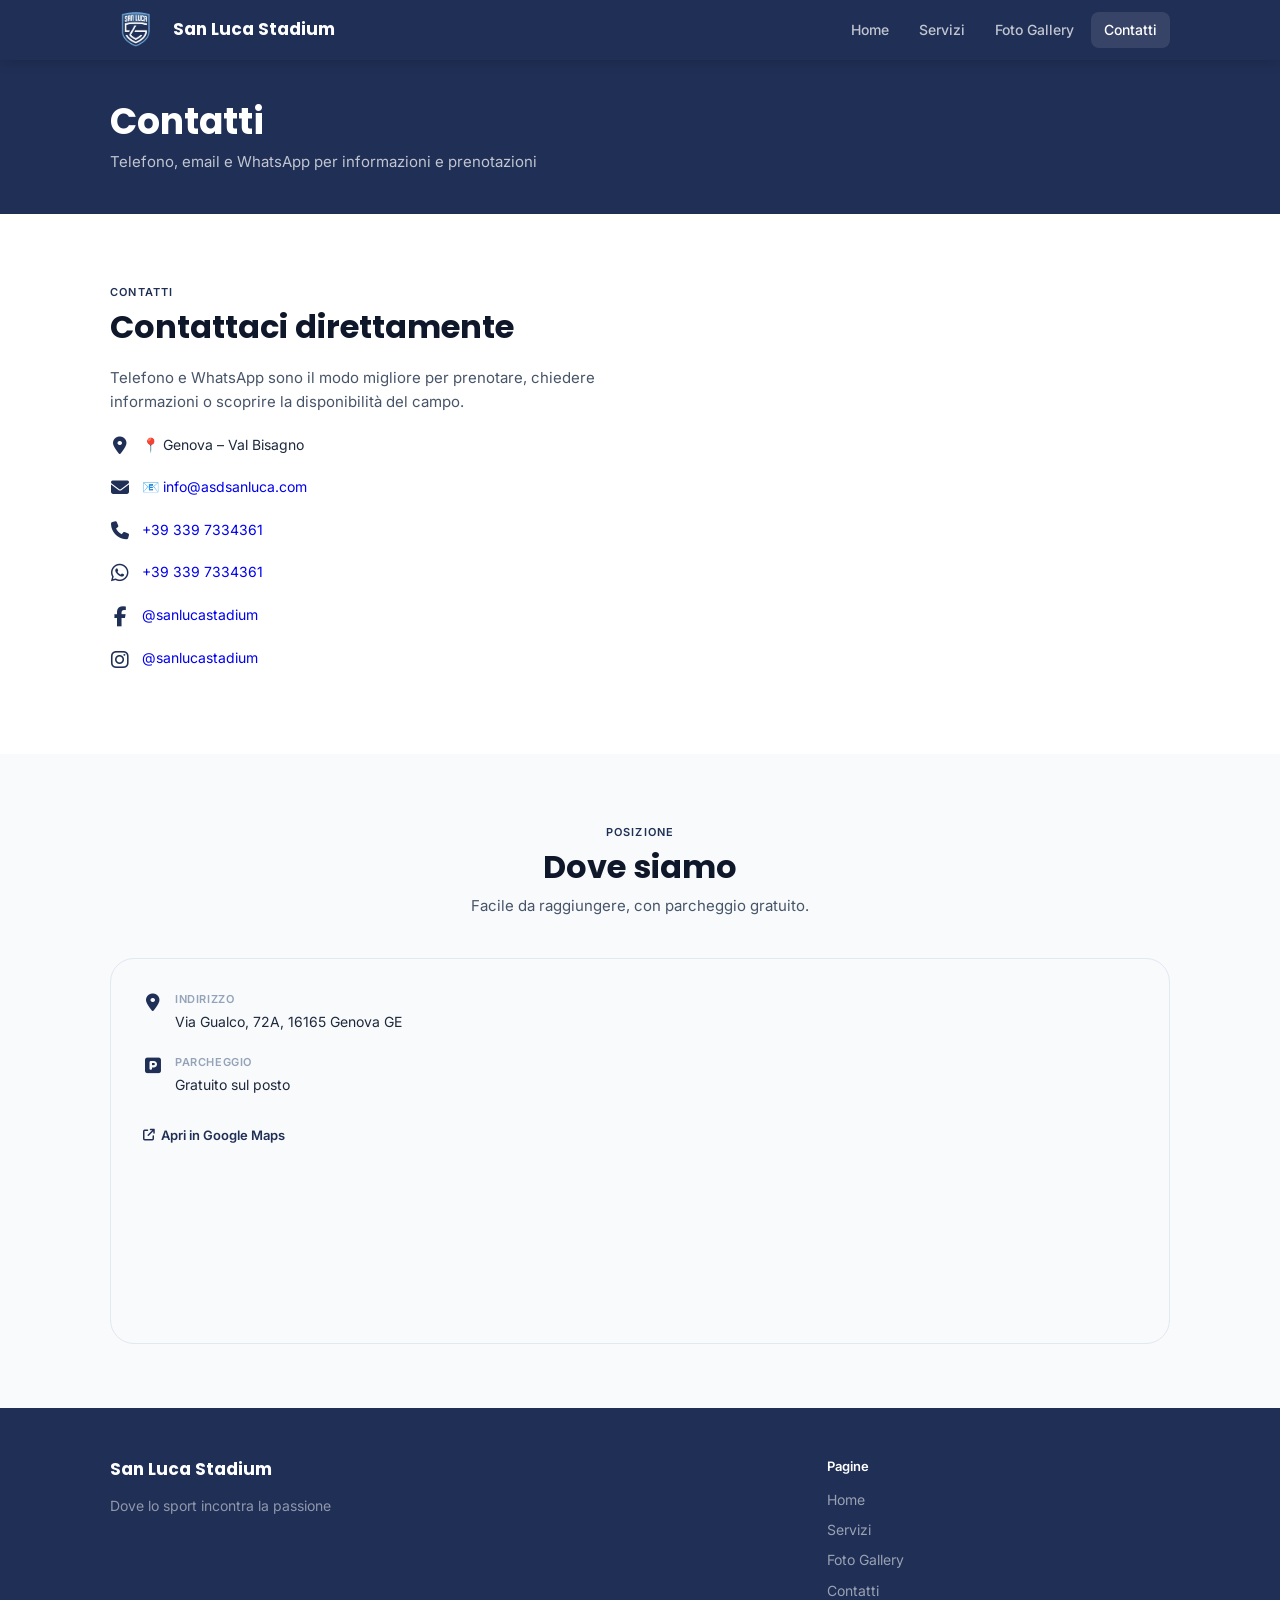
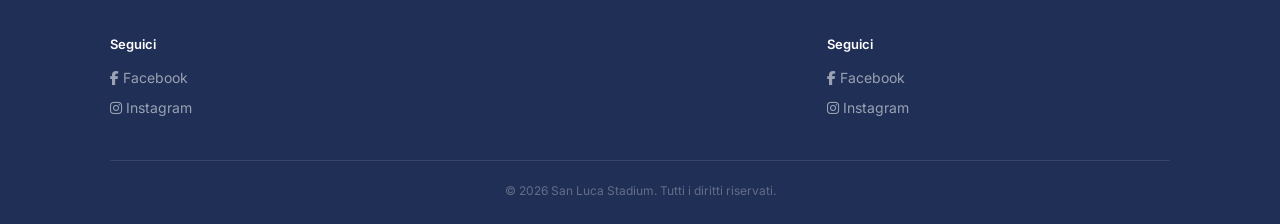
==== commit befe9deb: "cambi foto e scritte" ====
--- a/contatti.html
+++ b/contatti.html
@@ -114,7 +114,7 @@
                 <i class="fa-solid fa-square-parking" aria-hidden="true"></i>
                 <div>
                   <strong>Parcheggio</strong>
-                  <p>Gratuito sul posto, 30 posti disponibili</p>
+                  <p>Gratuito sul posto</p>
                 </div>
               </div>
               <a href="https://share.google/E14PMLFly4Xh3dH7U" target="_blank" rel="noopener" class="maps-link">
@@ -166,7 +166,7 @@
           <a href="https://www.instagram.com/sanlucastadium" target="_blank" rel="noopener"><i class="fa-brands fa-instagram"></i> Instagram</a>
         </div>
       </div>
-      <div class="footer-copy">© 2025 San Luca Stadium. Tutti i diritti riservati.</div>
+      <div class="footer-copy">© 2026 San Luca Stadium. Tutti i diritti riservati.</div>
     </div>
   </footer>
 
--- a/style.css
+++ b/style.css
@@ -108,6 +108,11 @@
   transition: var(--transition);
   cursor: pointer;
   border: 2px solid transparent;
+}
+.btn i {
+  display: inline-flex;
+  align-items: center;
+  margin-right: .5rem;
 }
 
 .btn-primary {
@@ -250,13 +255,7 @@
   inset: 0;
   background-image:
     linear-gradient(rgba(32,47,86,.45), rgba(32,47,86,.45)),
-    url("img/campo-calcio-san-luca-genova (9).jpeg");
-  background-size: cover;
-  background-position: center;
-  background-repeat: no-repeat;
-  filter: blur(8px);
-  transform: scale(1.03);
-  z-index: 0;
+    url("img/campo-san-luca-genova (9).jpeg");
 }
 
 .hero::after {
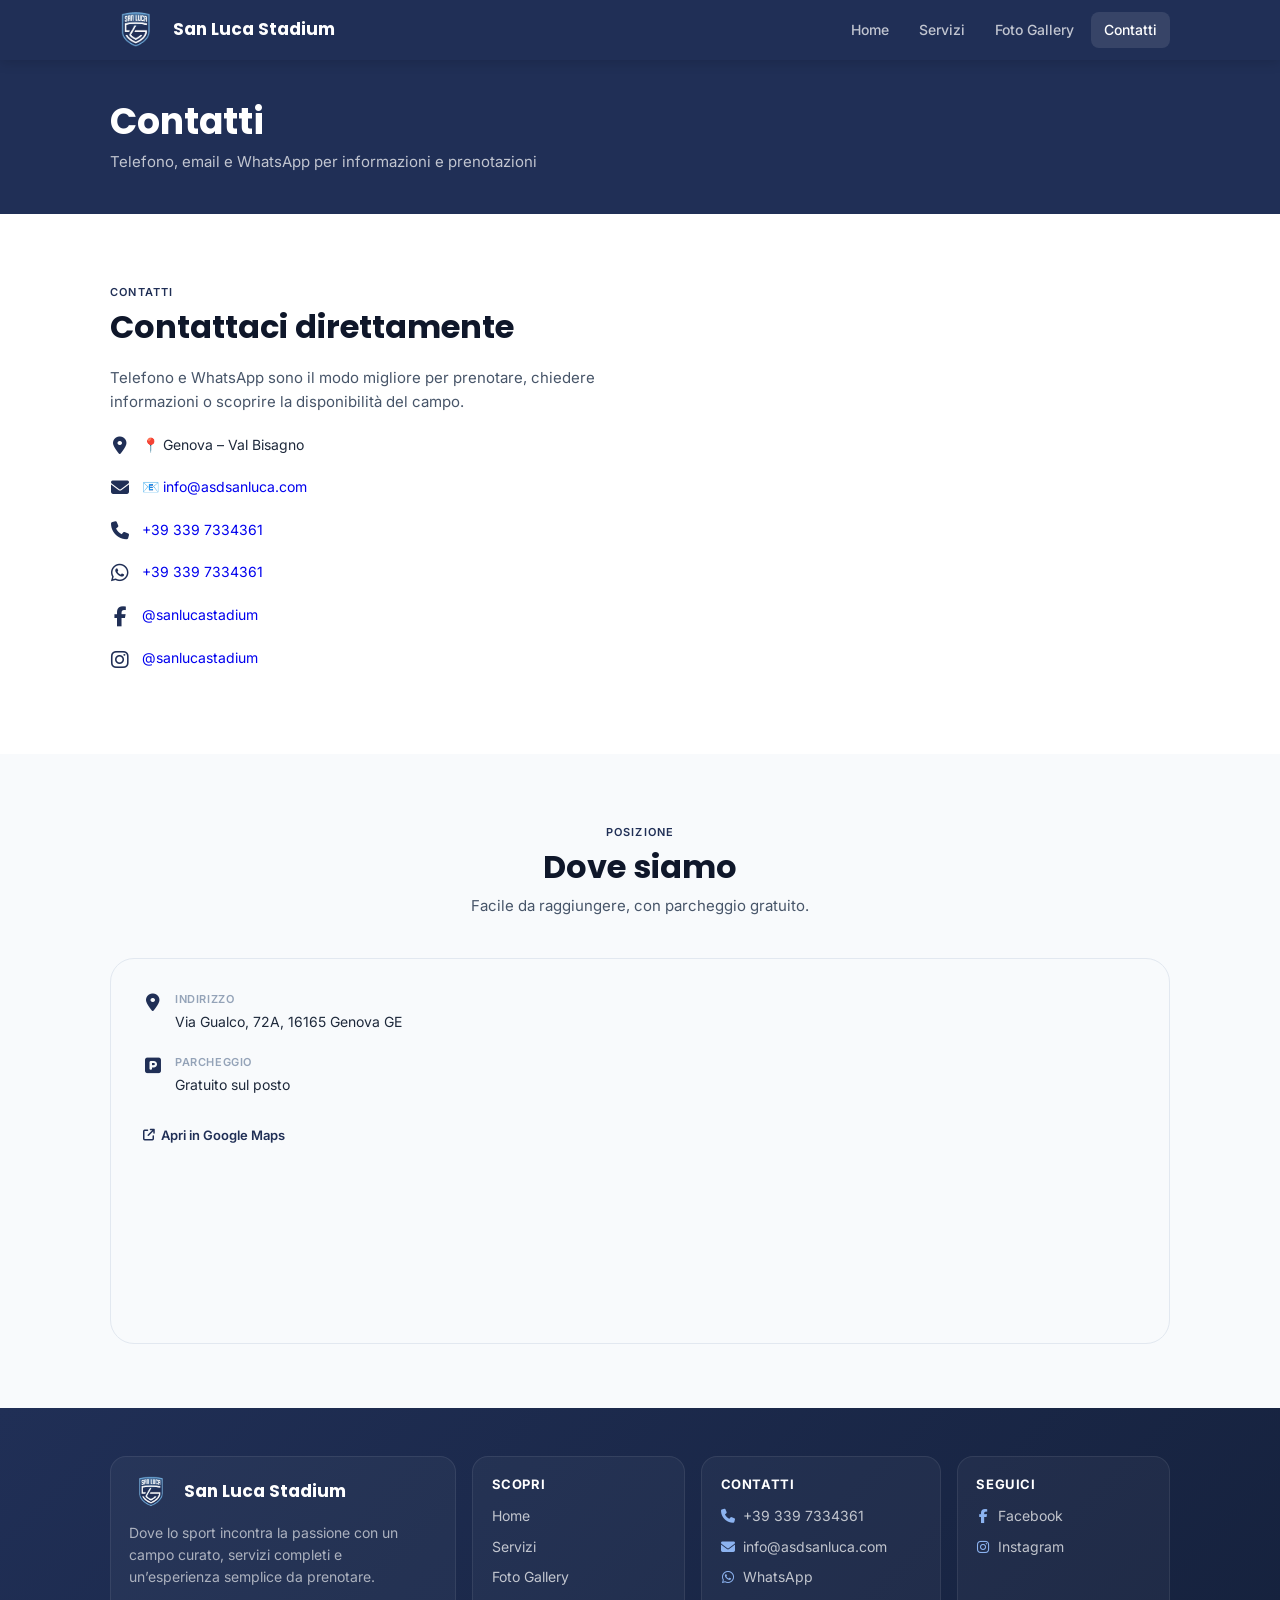
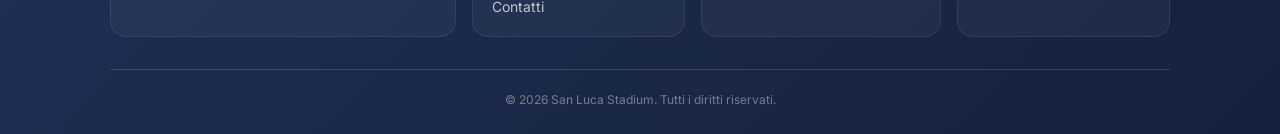
==== commit 565fe78c: "cambio footer" ====
--- a/contatti.html
+++ b/contatti.html
@@ -145,22 +145,26 @@
     <div class="container">
       <div class="footer-grid">
         <div class="footer-brand">
-          <div class="logo logo-footer">
+          <a href="index.html" class="logo logo-footer">
+            <img src="img/logo.png" alt="Logo San Luca Stadium" class="site-logo" />
             <span>San Luca Stadium</span>
-          </div>
-          <p>Dove lo sport incontra la passione</p>
+          </a>
+          <p>Dove lo sport incontra la passione con un campo curato, servizi completi e un’esperienza semplice da prenotare.</p>
         </div>
         <div class="footer-links-col">
-          <strong>Pagine</strong>
+          <strong>Scopri</strong>
           <a href="index.html">Home</a>
           <a href="servizi.html">Servizi</a>
           <a href="fotogallery.html">Foto Gallery</a>
           <a href="contatti.html">Contatti</a>
-        </div>        <div class="footer-links-col">
-          <strong>Seguici</strong>
-          <a href="https://www.facebook.com/sanlucastadium" target="_blank" rel="noopener"><i class="fa-brands fa-facebook-f"></i> Facebook</a>
-          <a href="https://www.instagram.com/sanlucastadium" target="_blank" rel="noopener"><i class="fa-brands fa-instagram"></i> Instagram</a>
-        </div>        <div class="footer-links-col">
+        </div>
+        <div class="footer-links-col">
+          <strong>Contatti</strong>
+          <a href="tel:+393397334361"><i class="fa-solid fa-phone"></i> +39 339 7334361</a>
+          <a href="mailto:info@asdsanluca.com"><i class="fa-solid fa-envelope"></i> info@asdsanluca.com</a>
+          <a href="https://wa.me/393397334361" target="_blank" rel="noopener"><i class="fa-brands fa-whatsapp"></i> WhatsApp</a>
+        </div>
+        <div class="footer-links-col">
           <strong>Seguici</strong>
           <a href="https://www.facebook.com/sanlucastadium" target="_blank" rel="noopener"><i class="fa-brands fa-facebook-f"></i> Facebook</a>
           <a href="https://www.instagram.com/sanlucastadium" target="_blank" rel="noopener"><i class="fa-brands fa-instagram"></i> Instagram</a>
--- a/style.css
+++ b/style.css
@@ -256,6 +256,12 @@
   background-image:
     linear-gradient(rgba(32,47,86,.45), rgba(32,47,86,.45)),
     url("img/campo-san-luca-genova (9).jpeg");
+  background-size: cover;
+  background-position: center;
+  background-repeat: no-repeat;
+  filter: blur(4px);
+  transform: scale(1.03);
+  z-index: 0;
 }
 
 .hero::after {
@@ -439,7 +445,6 @@
   background: var(--green-primary);
   padding: 2.5rem 1.25rem;
 }
-.page-hero .container { }
 .page-hero h1 { color: var(--white); font-size: clamp(22px, 5vw, 36px); margin-bottom: .4rem; }
 .page-hero p  { color: rgba(255,255,255,.72); font-size: 15px; }
 
@@ -633,21 +638,41 @@
    FOOTER
    ============================================= */
 .footer {
-  background: var(--green-dark);
-  color: rgba(255,255,255,.65);
+  background: linear-gradient(135deg, var(--green-dark) 0%, #15213c 100%);
+  color: rgba(255,255,255,.72);
   padding: 3rem 0 1.5rem;
 }
 
 .footer-grid {
   display: grid;
-  grid-template-columns: 2fr 1fr;
-  gap: 2rem;
-  margin-bottom: 2.5rem;
-}
-
-.footer-brand p { font-size: 14px; color: rgba(255,255,255,.5); max-width: 240px; }
-.footer-brand .logo { color: var(--white); }
+  grid-template-columns: 1.3fr 0.8fr 0.9fr 0.8fr;
+  gap: 1rem;
+  margin-bottom: 2rem;
+}
+
+.footer-brand,
+.footer-links-col {
+  background: rgba(255,255,255,.04);
+  border: 1px solid rgba(255,255,255,.08);
+  border-radius: var(--radius-lg);
+  padding: 1.1rem 1.15rem;
+}
+
+.footer-brand p {
+  font-size: 14px;
+  color: rgba(255,255,255,.62);
+  max-width: 280px;
+  margin-top: .75rem;
+}
+.footer-brand .logo {
+  color: var(--white);
+  align-items: center;
+}
 .footer-brand .logo i { color: var(--lime); }
+.footer-brand .logo img.site-logo {
+  width: 46px;
+  max-height: 46px;
+}
 
 .footer-links-col {
   display: flex;
@@ -657,27 +682,56 @@
 .footer-links-col strong {
   color: var(--white);
   font-size: 13px;
-  font-weight: 600;
-  margin-bottom: 4px;
+  font-weight: 700;
+  margin-bottom: 2px;
+  letter-spacing: .6px;
+  text-transform: uppercase;
 }
 .footer-links-col a {
-  color: rgba(255,255,255,.55);
+  display: inline-flex;
+  align-items: center;
+  gap: 8px;
+  color: rgba(255,255,255,.72);
   font-size: 14px;
   transition: var(--transition);
 }
-.footer-links-col a:hover { color: var(--white); }
+.footer-links-col a:hover {
+  color: var(--white);
+  transform: translateX(2px);
+}
+.footer-links-col a i {
+  color: var(--lime);
+  width: 14px;
+  text-align: center;
+}
 
 .footer-copy {
-  border-top: 1px solid rgba(255,255,255,.1);
+  border-top: 1px solid rgba(255,255,255,.12);
   padding-top: 1.25rem;
   text-align: center;
   font-size: 12px;
-  color: rgba(255,255,255,.3);
+  color: rgba(255,255,255,.4);
+}
+
+@media (max-width: 900px) {
+  .footer-grid {
+    grid-template-columns: repeat(2, minmax(0, 1fr));
+  }
 }
 
 @media (max-width: 640px) {
+  .footer {
+    padding: 2.25rem 0 1.25rem;
+  }
   .footer-grid {
     grid-template-columns: 1fr;
-    gap: 1.75rem;
+    gap: 0.85rem;
+  }
+  .footer-brand,
+  .footer-links-col {
+    padding: 1rem;
+  }
+  .footer-copy {
+    font-size: 11px;
   }
 }
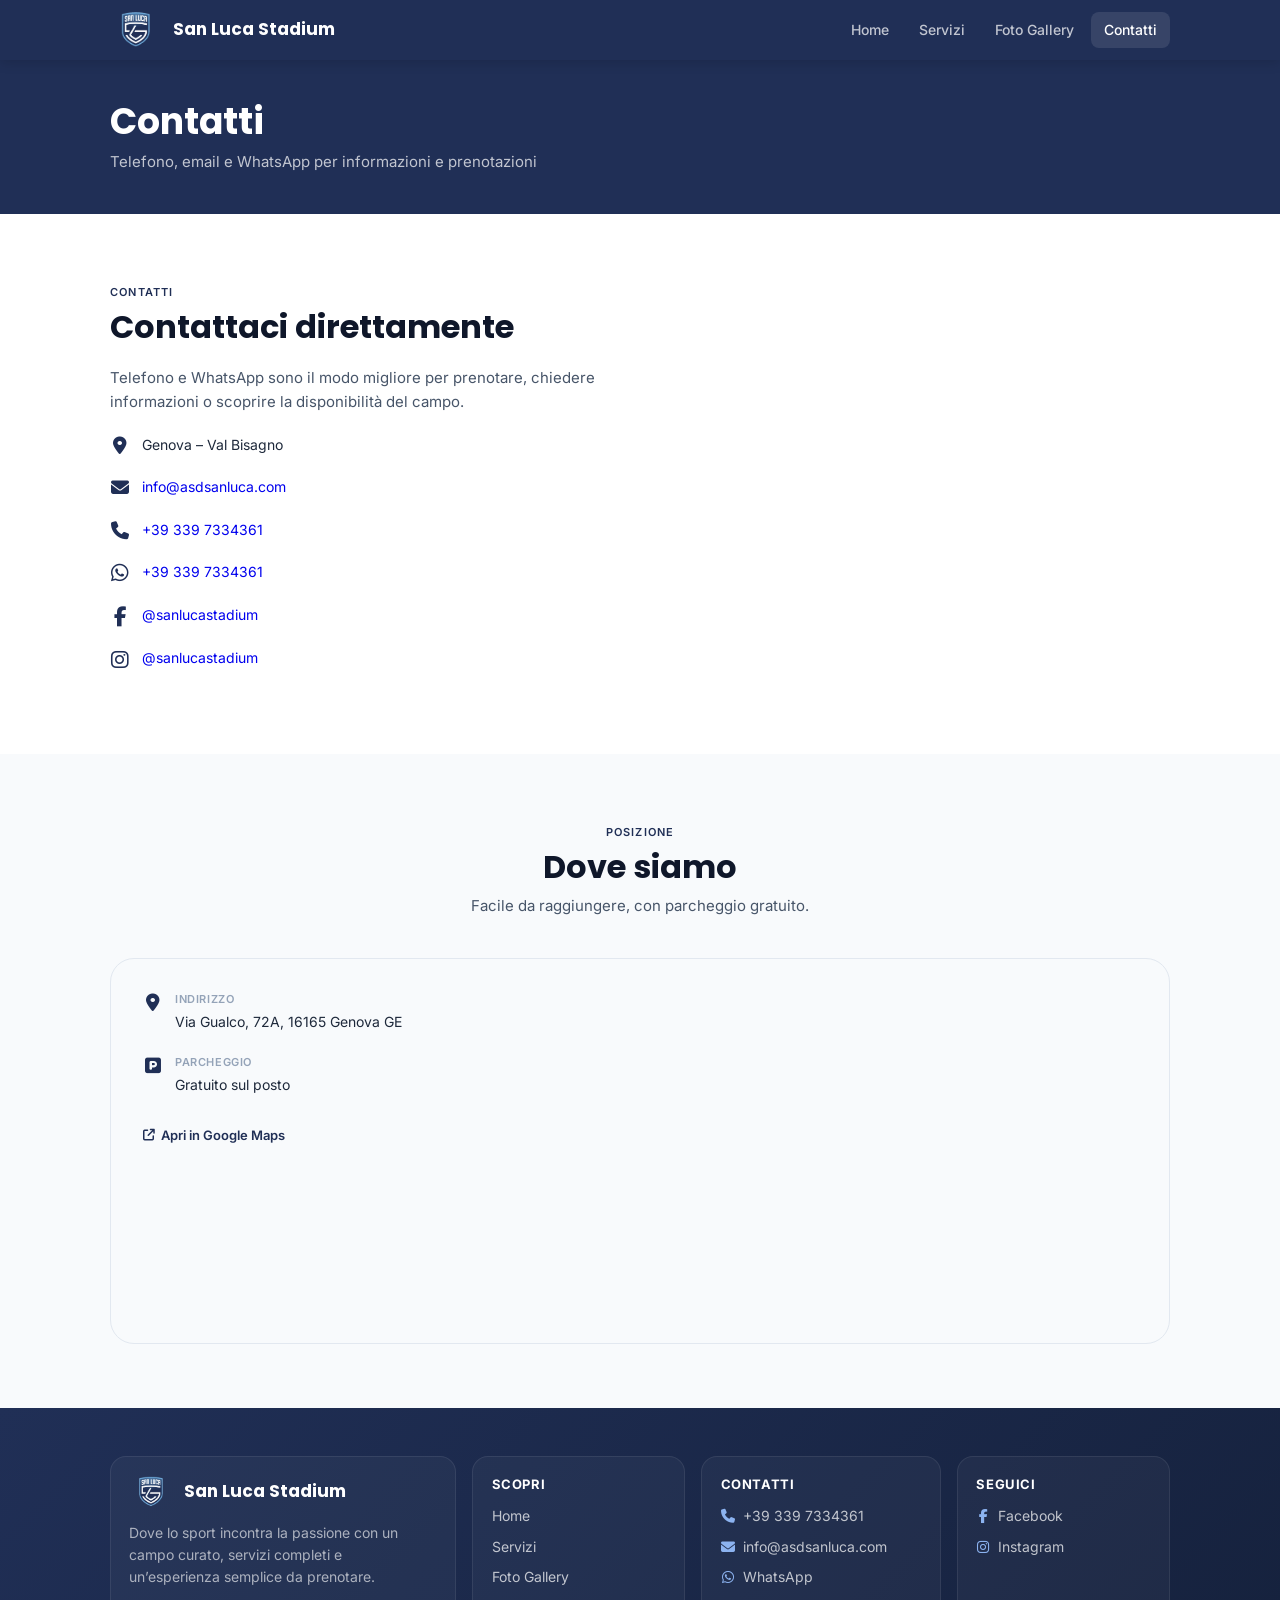
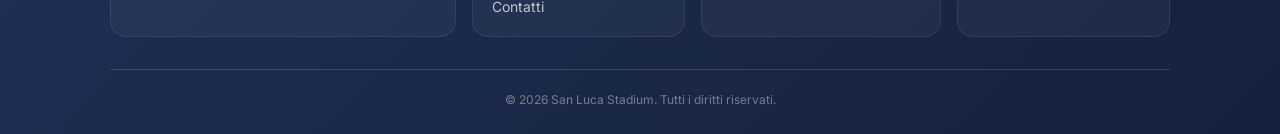
==== commit 15b18bfe: "forse ultimo push" ====
--- a/contatti.html
+++ b/contatti.html
@@ -54,19 +54,19 @@
             <div class="info-item" style="margin-top: 1.25rem;">
               <i class="fa-solid fa-location-dot" aria-hidden="true" style="color: var(--green-primary); font-size: 18px; margin-top: 3px; width: 20px; text-align: center;"></i>
               <div>
-                <p>📍 Genova – Val Bisagno</p>
+                <p>Genova – Val Bisagno</p>
               </div>
             </div>
             <div class="info-item">
               <i class="fa-solid fa-envelope" aria-hidden="true" style="color: var(--green-primary); font-size: 18px; margin-top: 3px; width: 20px; text-align: center;"></i>
               <div>
-                <p>📧 <a href="mailto:info@asdsanluca.com">info@asdsanluca.com</a></p>
+                <p><a href="mailto:info@asdsanluca.com">info@asdsanluca.com</a></p>
               </div>
             </div>
             <div class="info-item">
               <i class="fa-solid fa-phone" aria-hidden="true" style="color: var(--green-primary); font-size: 18px; margin-top: 3px; width: 20px; text-align: center;"></i>
               <div>
-                <p> <a href="tel:+393397334361">+39 339 7334361</a></p>
+                <p><a href="tel:+393397334361">+39 339 7334361</a></p>
               </div>
             </div>
             <div class="info-item">
--- a/style.css
+++ b/style.css
@@ -123,6 +123,18 @@
 .btn-primary:hover {
   background: var(--green-dark);
   border-color: var(--green-dark);
+  transform: translateY(-1px);
+  box-shadow: var(--shadow-md);
+}
+
+.btn-whatsapp {
+  background: #25D366;
+  color: var(--white);
+  border-color: #25D366;
+}
+.btn-whatsapp:hover {
+  background: #1ebc57;
+  border-color: #1ebc57;
   transform: translateY(-1px);
   box-shadow: var(--shadow-md);
 }
